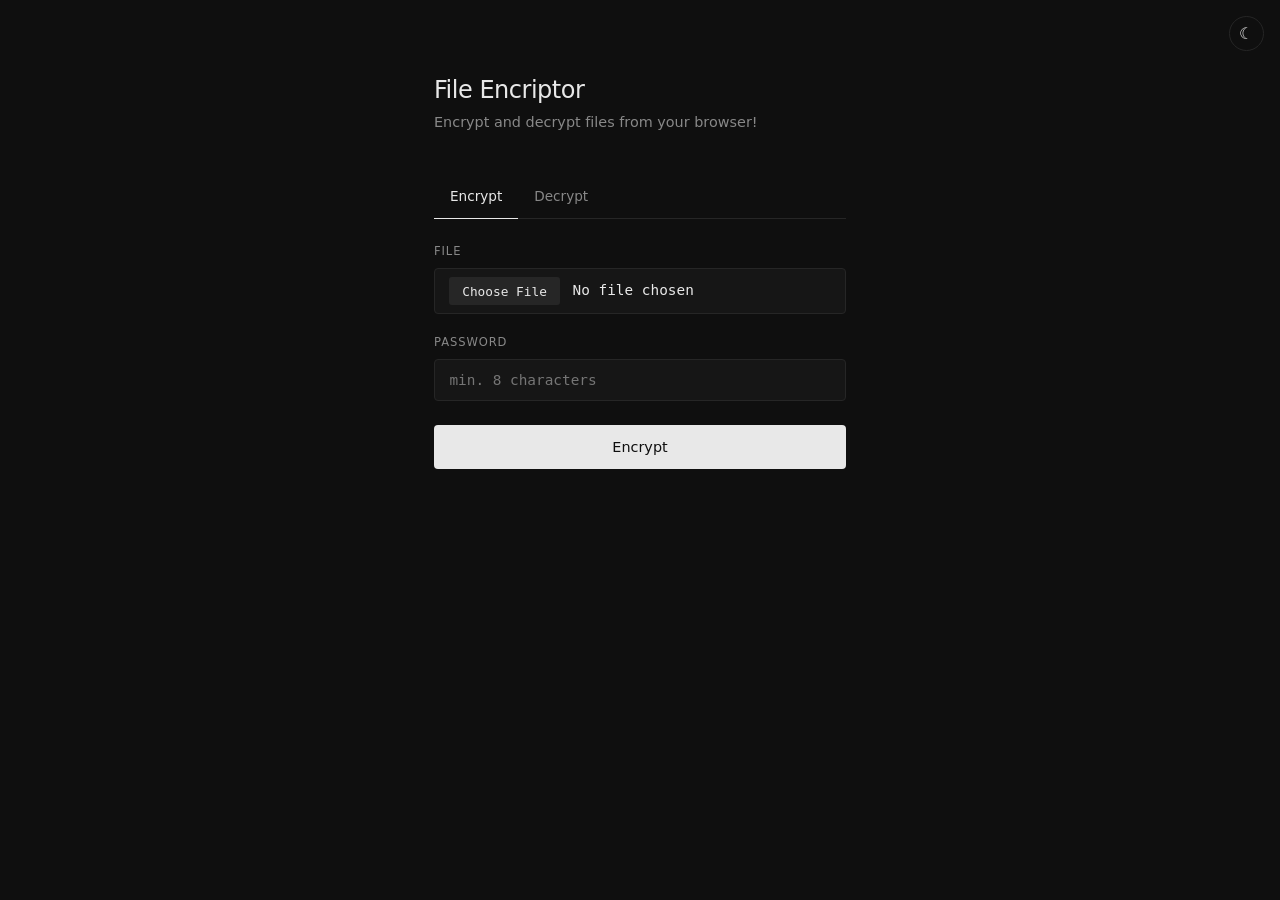
==== main.html @ ba8ceff1 "Add files via upload" ====
<!DOCTYPE html>
<html lang="es">
<head>
    <meta charset="UTF-8">
    <meta name="viewport" content="width=device-width, initial-scale=1">
    <title>File Encryptor</title>
    <link rel="stylesheet" href="styles.css">
</head>

<body>

<button id="theme">☾</button>
<main>
  <h1>File Encriptor</h1>
  <p class="sub">Encrypt and decrypt files from your browser!</p>

  <div class="tabs">
    <button class="on" id="t-enc">Encrypt</button>
    <button id="t-dec">Decrypt</button>
  </div>

  <label for="file">File</label>
  <input type="file" id="file">

  <label for="pw">Password</label>
  <input type="password" id="pw" placeholder="min. 8 characters">

  <button id="go">Encrypt</button>

  <p id="status"></p>
</main> 

</body>
</html>
---- styles.css ----
:root {
  --bg: #0f0f0f;
  --fg: #e8e8e8;
  --dim: #888;
  --line: #262626;
  --surface: #161616;
}

body.light {
    --bg: #fafafa;
    --fg: #0f0f0f;
    --dim: #777;
    --line: #e2e2e2;
    --surface: #fff;
}

* { box-sizing: border-box; }

body {
  margin: 0;
  background: var(--bg);
  color: var(--fg);
  font: 15px/1.5 ui-sans-serif, system-ui, sans-serif;
  -webkit-font-smoothing: antialiased;
}

#theme {
  position: fixed;
  top: 1rem;
  right: 1rem;
  background: none;
  border: 1px solid var(--line);
  color: var(--fg);
  width: 2.2rem;
  height: 2.2rem;
  border-radius: 50%;
  cursor: pointer;
  font-size: 1rem;
}
 
#theme:hover { border-color: var(--fg); }

main {
  max-width: 460px;
  margin: 0 auto;
  padding: 8vh 1.5rem;
}

h1 {
  font-size: 1.5rem;
  font-weight: 500;
  margin: 0 0 .25rem;
  letter-spacing: -.02em;
}

.sub {
  color: var(--dim);
  margin: 0 0 2.5rem;
  font-size: .9rem;
}

.tabs {
  display: flex;
  border-bottom: 1px solid var(--line);
  margin-bottom: 1.5rem;
}

.tabs button {
  background: none;
  border: 0;
  color: var(--dim);
  font: inherit;
  font-size: .85rem;
  padding: .75rem 1rem;
  cursor: pointer;
  border-bottom: 1px solid transparent;
  margin-bottom: -1px;
}

.tabs button:hover { color: var(--fg); }
.tabs .on {
  color: var(--fg);
  border-bottom-color: var(--fg);
}

label {
  display: block;
  font-size: .72rem;
  color: var(--dim);
  text-transform: uppercase;
  letter-spacing: .08em;
  margin: 1.25rem 0 .5rem;
}

input {
  width: 100%;
  background: var(--surface);
  border: 1px solid var(--line);
  border-radius: 4px;
  color: var(--fg);
  font: .9rem ui-monospace, Menlo, monospace;
  padding: .75rem .9rem;
}

input:focus {
  outline: 0;
  border-color: var(--fg);
}

input[type=file] {
  padding: .5rem .9rem;
  cursor: pointer;
}

input[type=file]::file-selector-button {
  background: var(--line);
  color: var(--fg);
  border: 0;
  border-radius: 3px;
  padding: .4rem .8rem;
  margin-right: .8rem;
  font: inherit;
  font-size: .8rem;
  cursor: pointer;
}

body.light input[type=file]::file-selector-button:hover {background: #333;}
input[type=file]::file-selector-button:hover { background: #333; }

#go {
  width: 100%;
  margin-top: 1.5rem;
  background: var(--fg);
  color: var(--bg);
  border: 0;
  border-radius: 4px;
  font: 500 .9rem ui-sans-serif, system-ui, sans-serif;
  padding: .85rem;
  cursor: pointer;
}

#go:hover { opacity: .85; }
#go:active { transform: translateY(1px); }

#status {
  font: .8rem ui-monospace, monospace;
  color: var(--dim);
  margin: 1rem 0 0;
  min-height: 1.2em;
}

#status {
    font: .8rem ui-monospace, monospace;
    color: var(--dim);
    margin: 1rem 0 0;
    min-height: 1.2em;
}

#status.err { color: #ff6b6b; }
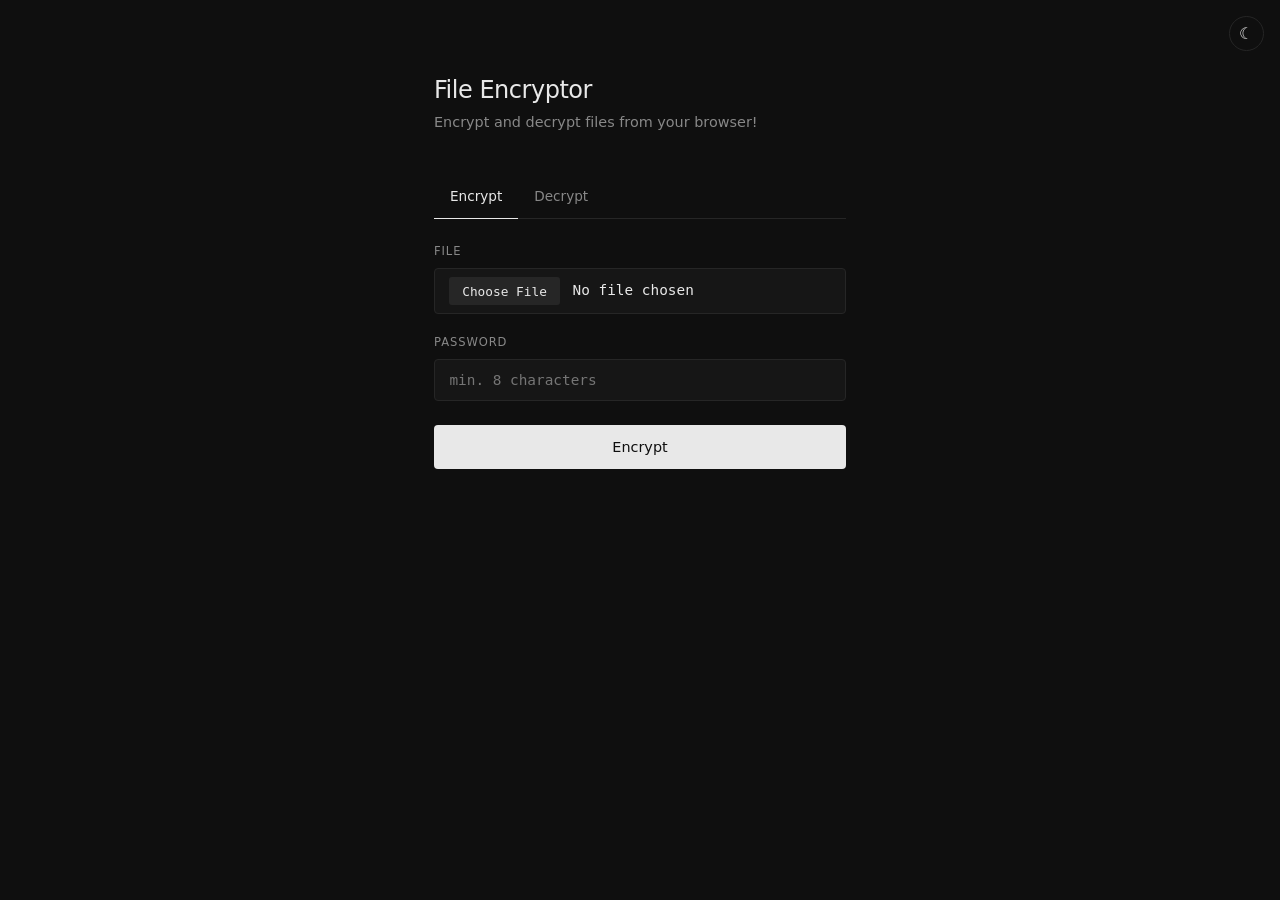
==== commit dd082499: "Fix typo in header from 'Encriptor' to 'Encryptor'" ====
--- a/main.html
+++ b/main.html
@@ -11,7 +11,7 @@
 
 <button id="theme">☾</button>
 <main>
-  <h1>File Encriptor</h1>
+  <h1>File Encryptor</h1>
   <p class="sub">Encrypt and decrypt files from your browser!</p>
 
   <div class="tabs">
@@ -30,6 +30,6 @@
   <p id="status"></p>
 </main> 
 
+<script src="./script.js"></script>
 </body>
 </html>
-
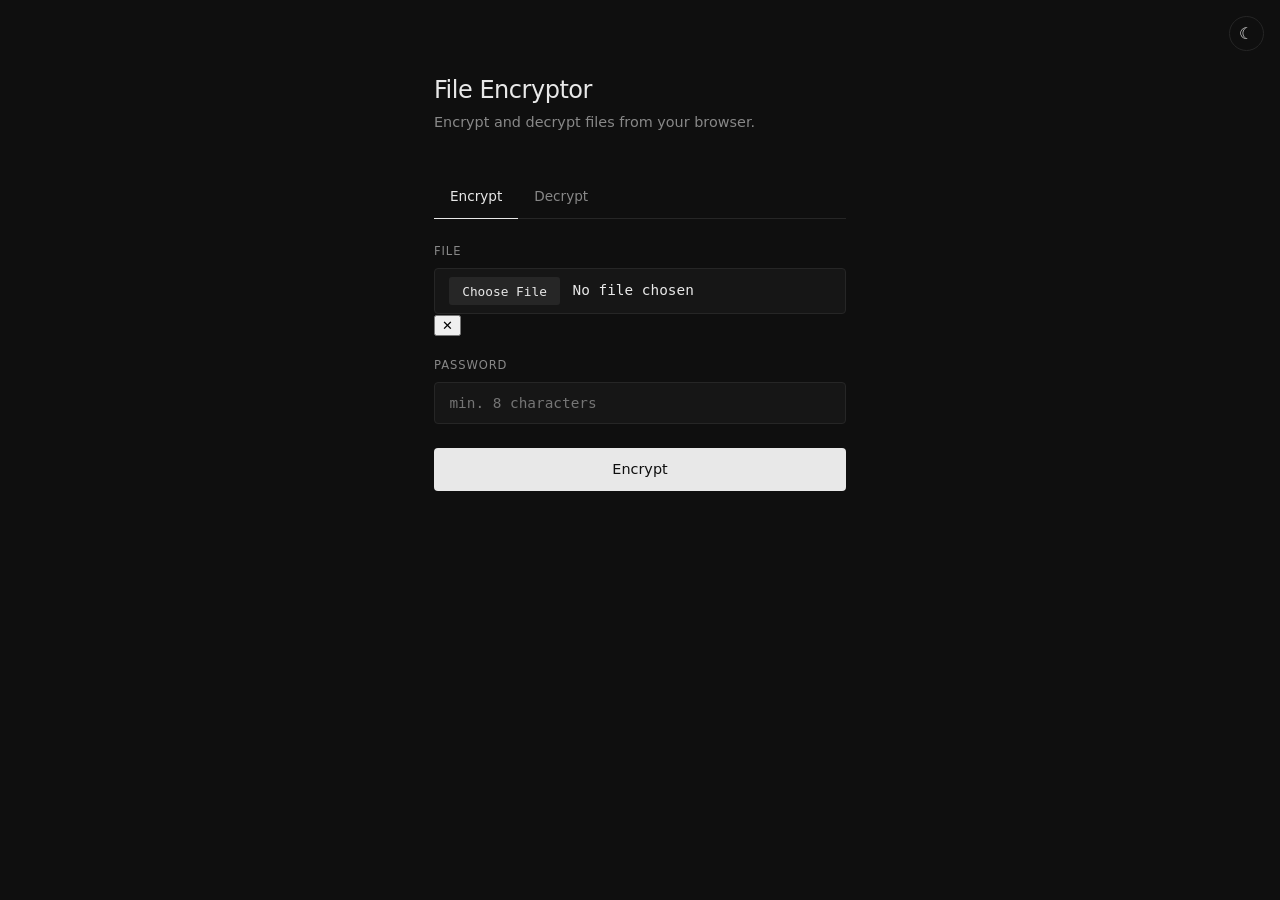
==== commit 060a062c: "Refactor main.html for better structure and clarity Updated HTML structure and improved accessibilit" ====
--- a/main.html
+++ b/main.html
@@ -1,18 +1,18 @@
 <!DOCTYPE html>
-<html lang="es">
+<html lang="en">
 <head>
-    <meta charset="UTF-8">
-    <meta name="viewport" content="width=device-width, initial-scale=1">
-    <title>File Encryptor</title>
-    <link rel="stylesheet" href="styles.css">
+<meta charset="UTF-8">
+<meta name="viewport" content="width=device-width, initial-scale=1">
+<title>File Encryptor</title>
+<link rel="stylesheet" href="styles.css">
 </head>
-
 <body>
 
-<button id="theme">☾</button>
+<button id="theme" title="Toggle theme">☾</button>
+
 <main>
   <h1>File Encryptor</h1>
-  <p class="sub">Encrypt and decrypt files from your browser!</p>
+  <p class="sub">Encrypt and decrypt files from your browser.</p>
 
   <div class="tabs">
     <button class="on" id="t-enc">Encrypt</button>
@@ -20,7 +20,10 @@
   </div>
 
   <label for="file">File</label>
-  <input type="file" id="file">
+  <div class="file-row">
+    <input type="file" id="file">
+    <button id="clear" class="clear hidden" title="Remove file">✕</button>
+  </div>
 
   <label for="pw">Password</label>
   <input type="password" id="pw" placeholder="min. 8 characters">
@@ -28,7 +31,7 @@
   <button id="go">Encrypt</button>
 
   <p id="status"></p>
-</main> 
+</main>
 
 <script src="./script.js"></script>
 </body>
